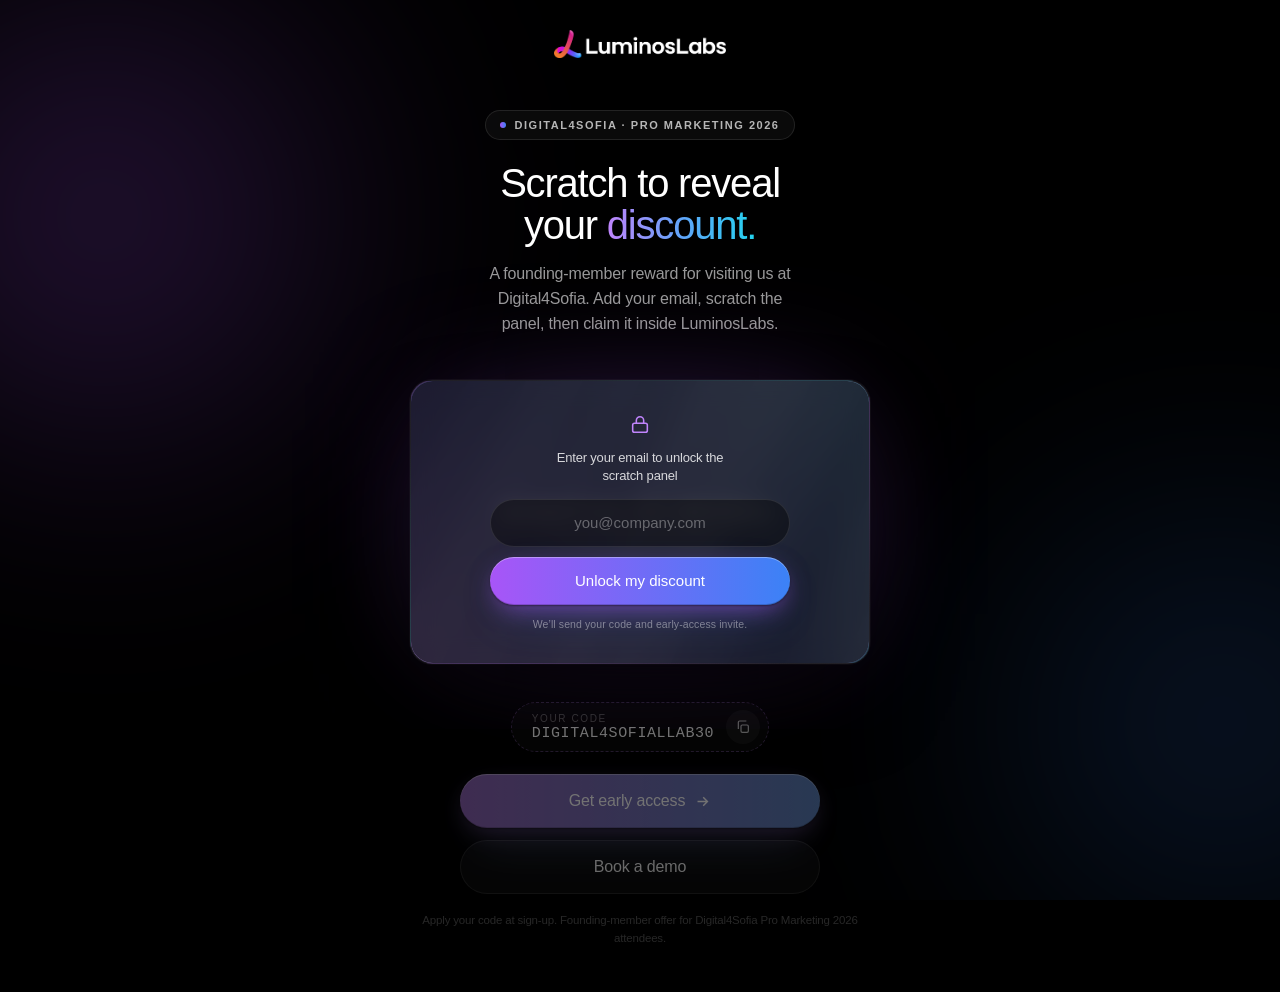
==== index.html @ 138a5e26 "feat: randomize discount tier on each page load Picks randomly between 20%, 30%, and 40% off, each w" ====
<!DOCTYPE html>
<html lang="en">
<head>
<meta charset="utf-8" />
<meta name="viewport" content="width=device-width,initial-scale=1,maximum-scale=1" />
<title>LuminosLabs · Scratch to reveal your discount</title>
<link rel="stylesheet" href="tokens.css" />
<style>
  *, *::before, *::after { box-sizing: border-box; }
  html { -webkit-text-size-adjust: 100%; }
  body {
    margin: 0; min-height: 100svh; background: var(--bg); color: var(--fg);
    font-family: var(--font-sans); font-weight: var(--weight-light);
    letter-spacing: -0.011em; overflow-x: hidden;
    display: flex; flex-direction: column; align-items: center;
  }
  a { color: inherit; text-decoration: none; }
  ::selection { background: rgba(168,85,247,0.35); color: #fff; }

  /* Ambient orbs */
  .orbs { position: fixed; inset: 0; z-index: 0; overflow: hidden; pointer-events: none; }
  .orb { position: absolute; border-radius: 50%; filter: blur(120px); opacity: 0.5; will-change: transform; }
  .orb.p { width: 70vw; height: 70vw; max-width: 720px; max-height: 720px; left: -20vw; top: -16vh;
    background: radial-gradient(circle, rgba(168,85,247,0.55), transparent 66%); animation: drift1 26s ease-in-out infinite alternate; }
  .orb.b { width: 64vw; height: 64vw; max-width: 680px; max-height: 680px; right: -22vw; bottom: -18vh;
    background: radial-gradient(circle, rgba(59,130,246,0.42), transparent 66%); animation: drift2 30s ease-in-out infinite alternate; }
  @keyframes drift1 { from { transform: translate(0,0) scale(1); } to { transform: translate(50px,-36px) scale(1.12); } }
  @keyframes drift2 { from { transform: translate(0,0) scale(1); } to { transform: translate(-44px,34px) scale(1.1); } }
  @media (prefers-reduced-motion: reduce) { .orb { animation: none !important; } }

  /* Shell */
  .shell {
    position: relative; z-index: 1; width: min(100% - 40px, 460px);
    margin: 0 auto; padding: 30px 0 40px; text-align: center;
    display: flex; flex-direction: column; align-items: center;
    min-height: 100svh; justify-content: center;
  }
  .logo { height: 28px; width: auto; margin-bottom: clamp(26px, 6vh, 52px); }
  .eyebrow {
    display: inline-flex; align-items: center; gap: 8px; height: 30px; padding: 0 14px;
    border-radius: var(--radius-full); background: rgba(255,255,255,0.04); border: 1px solid var(--border);
    font-size: 11px; font-weight: var(--weight-semibold); letter-spacing: 0.14em; text-transform: uppercase;
    color: rgba(255,255,255,0.7); backdrop-filter: blur(12px); margin-bottom: 22px;
  }
  .eyebrow .gdot { width: 6px; height: 6px; border-radius: 50%; background: var(--gradient-cta); }
  h1 {
    margin: 0; font-weight: var(--weight-light); letter-spacing: -0.03em; line-height: 1.05;
    font-size: clamp(28px, 8vw, 40px); text-wrap: balance;
  }
  h1 .gtext { background: var(--gradient-text-3); -webkit-background-clip: text; background-clip: text; -webkit-text-fill-color: transparent; }
  .lede { margin: 16px auto 0; max-width: 34ch; font-size: clamp(14.5px, 3.6vw, 16px); line-height: 1.55; color: rgba(255,255,255,0.6); }

  /* Scratch card */
  .card-wrap { position: relative; width: 100%; margin-top: clamp(28px, 6vh, 44px); }
  .card {
    position: relative; width: 100%; aspect-ratio: 1.62 / 1; border-radius: 22px; overflow: hidden;
    border: 1px solid rgba(255,255,255,0.1);
    box-shadow: 0 40px 100px -30px rgba(0,0,0,1), 0 0 0 1px rgba(255,255,255,0.04), 0 0 140px -50px rgba(168,85,247,0.55);
    background:
      radial-gradient(120% 130% at 18% 12%, rgba(168,85,247,0.28), transparent 55%),
      radial-gradient(120% 130% at 88% 92%, rgba(34,211,238,0.2), transparent 55%),
      linear-gradient(150deg, #0c0b16, #07060d 60%, #0c0814);
    user-select: none; -webkit-user-select: none;
  }
  /* Prize (under the coating) */
  .prize {
    position: absolute; inset: 0; z-index: 1; display: flex; flex-direction: column;
    align-items: center; justify-content: center; gap: 4px; padding: 16px;
  }
  .prize .won { font-size: 12px; letter-spacing: 0.22em; text-transform: uppercase; color: rgba(255,255,255,0.55); }
  .prize .amount { display: flex; align-items: baseline; gap: 10px; margin-top: 2px; }
  .prize .num {
    font-size: clamp(58px, 17vw, 84px); font-weight: var(--weight-semibold); letter-spacing: -0.04em; line-height: 0.9;
    background: var(--gradient-text-3); -webkit-background-clip: text; background-clip: text; -webkit-text-fill-color: transparent;
  }
  .prize .off { font-size: clamp(20px, 5vw, 26px); font-weight: var(--weight-medium); letter-spacing: 0.06em; color: rgba(255,255,255,0.9); }
  .prize .psub { margin-top: 8px; font-size: 12.5px; color: rgba(255,255,255,0.5); letter-spacing: 0.01em; }

  /* Scratch canvas overlay */
  #scratch {
    position: absolute; inset: 0; z-index: 2; width: 100%; height: 100%;
    touch-action: none; cursor: grab; transition: opacity .5s var(--ease-smooth);
  }
  #scratch:active { cursor: grabbing; }
  .card.revealed #scratch { opacity: 0; pointer-events: none; }
  #card { transform: perspective(1100px) rotateX(var(--rx,0deg)) rotateY(var(--ry,0deg)); transition: transform .3s var(--ease-smooth); }
  .card.revealed .prize { animation: prizepop .7s cubic-bezier(.2,1.25,.35,1) both; }
  @keyframes prizepop { 0% { transform: scale(.84); } 55% { transform: scale(1.05); } 100% { transform: scale(1); } }

  /* Hint chip floating over coating */
  .hint {
    position: absolute; left: 50%; bottom: 18px; transform: translateX(-50%); z-index: 3;
    display: inline-flex; align-items: center; gap: 8px; height: 32px; padding: 0 14px;
    border-radius: var(--radius-full); background: rgba(0,0,0,0.55); border: 1px solid rgba(255,255,255,0.16);
    font-size: 12px; color: rgba(255,255,255,0.85); backdrop-filter: blur(8px); pointer-events: none;
    animation: bob 2.2s ease-in-out infinite; transition: opacity .35s;
  }
  @keyframes bob { 0%,100% { transform: translate(-50%,0); } 50% { transform: translate(-50%,-6px); } }
  .hint.gone { opacity: 0; }
  .card.revealed .hint { opacity: 0; pointer-events: none; }

  /* Confetti layer */
  .confetti { position: absolute; inset: 0; z-index: 4; overflow: visible; pointer-events: none; }
  .confetti i { position: absolute; top: 40%; left: 50%; width: 8px; height: 12px; border-radius: 2px; opacity: 0; }

  /* Entertaining effects */
  .amount { position: relative; }
  .amount.shine::after { content:""; position:absolute; inset:-8px -16px; pointer-events:none; mix-blend-mode:screen;
    background: linear-gradient(105deg, transparent 40%, rgba(255,255,255,0.6) 50%, transparent 60%); background-size:260% 100%;
    animation: numshine 1s ease-out forwards; }
  @keyframes numshine { from { background-position:150% 0; } to { background-position:-50% 0; } }

  .sheen { position:absolute; inset:0; z-index:3; pointer-events:none; border-radius:inherit; mix-blend-mode:screen;
    background: linear-gradient(105deg, transparent 36%, rgba(255,255,255,0.30) 48%, rgba(255,255,255,0.06) 54%, transparent 66%);
    background-size:260% 100%; animation: sweep 3s ease-in-out infinite; transition: opacity .4s; }
  @keyframes sweep { 0% { background-position:175% 0; } 55%,100% { background-position:-75% 0; } }
  .card.revealed .sheen, .sheen.gone { opacity: 0; }

  .spark-layer { position:absolute; inset:0; z-index:6; pointer-events:none; overflow:hidden; border-radius:inherit; }
  .spark { position:absolute; width:7px; height:7px; border-radius:50%; will-change: transform, opacity; }

  .glow-ring { position:absolute; left:50%; top:50%; width:40px; height:40px; margin:-20px 0 0 -20px; z-index:0; pointer-events:none;
    border-radius:50%; border:2px solid rgba(192,132,252,0.85); opacity:0; }
  .glow-ring.go { animation: ring .9s var(--ease-smooth) forwards; }
  @keyframes ring { 0% { transform: scale(.3); opacity:.85; } 100% { transform: scale(8); opacity:0; } }

  /* Email gate (unlock before scratching) */
  .card.locked #scratch { pointer-events: none; cursor: default; }
  .card.locked .hint { opacity: 0; }
  .gate {
    position: absolute; inset: 0; z-index: 7; border-radius: inherit; padding: 22px; text-align: center;
    display: flex; flex-direction: column; align-items: center; justify-content: center; gap: 13px;
    background: rgba(8,7,14,0.62); backdrop-filter: blur(11px); -webkit-backdrop-filter: blur(11px);
    transition: opacity .45s var(--ease-smooth);
  }
  .gate.unlocked { opacity: 0; pointer-events: none; }
  .gate .lockico { color: var(--brand-purple-400); }
  .gate .glabel { font-size: 13px; line-height: 1.4; color: rgba(255,255,255,0.82); max-width: 26ch; }
  .gform { display: flex; flex-direction: column; gap: 10px; width: 100%; max-width: 300px; }
  .gform input {
    height: 48px; padding: 0 18px; border-radius: var(--radius-full); background: rgba(0,0,0,0.42);
    border: 1px solid var(--border); color: #fff; font: inherit; font-size: 15px; font-weight: var(--weight-light);
    text-align: center; transition: border-color .2s, box-shadow .2s;
  }
  .gform input::placeholder { color: rgba(255,255,255,0.34); }
  .gform input:focus { outline: none; border-color: rgba(168,85,247,0.6); box-shadow: var(--glow-focus); }
  .gform input.err { border-color: var(--danger); box-shadow: 0 0 0 1px var(--danger); }
  .gform .gbtn {
    height: 48px; border-radius: var(--radius-full); border: 0; cursor: pointer; background: var(--gradient-cta);
    color: #fff; font: inherit; font-size: 15px; font-weight: var(--weight-medium); box-shadow: var(--btn-primary-shadow);
    transition: transform .2s var(--ease-smooth), box-shadow .2s var(--ease-smooth);
  }
  .gform .gbtn:hover { transform: translateY(-1px); box-shadow: var(--btn-primary-shadow-hover); }
  .gate .gnote { font-size: 10.5px; color: rgba(255,255,255,0.42); letter-spacing: 0.01em; }
  .card.locked ~ .reveal-instant { display: none; }

  /* Reveal-gated content */
  .reveal-after {
    width: 100%; margin-top: clamp(22px, 5vh, 32px);
    opacity: 0.45; filter: saturate(0.5); transition: opacity .6s var(--ease-smooth), filter .6s, transform .6s var(--ease-smooth);
    transform: translateY(6px); pointer-events: none;
  }
  .reveal-after.on { opacity: 1; filter: none; transform: none; pointer-events: auto; }

  /* Code pill */
  .code {
    display: inline-flex; align-items: center; gap: 12px; height: 50px; padding: 0 8px 0 20px;
    border-radius: var(--radius-full); background: rgba(255,255,255,0.04); border: 1px dashed rgba(168,85,247,0.5);
    cursor: pointer; transition: border-color .25s, background .25s; -webkit-tap-highlight-color: transparent;
  }
  .code:hover { background: rgba(255,255,255,0.06); border-color: rgba(168,85,247,0.8); }
  .code .label { font-size: 10px; letter-spacing: 0.16em; text-transform: uppercase; color: rgba(255,255,255,0.4); }
  .code .val { font-family: var(--font-mono); font-size: 15px; letter-spacing: 0.04em; font-weight: 500; color: #fff; }
  .code .cp {
    display: inline-flex; align-items: center; justify-content: center; width: 34px; height: 34px;
    border-radius: var(--radius-full); background: rgba(255,255,255,0.06); color: rgba(255,255,255,0.75);
  }
  .code.copied .cp { background: var(--success); color: #04140a; }

  /* Buttons */
  .actions { margin-top: 22px; display: flex; flex-direction: column; gap: 12px; width: 100%; max-width: 360px; margin-inline: auto; }
  .btn {
    display: inline-flex; align-items: center; justify-content: center; gap: 9px; height: 54px; border-radius: var(--radius-full);
    font-size: 16px; font-weight: var(--weight-medium); letter-spacing: -0.01em; cursor: pointer; border: 0; white-space: nowrap;
    transition: transform var(--dur-fast) var(--ease-smooth), box-shadow var(--dur-fast) var(--ease-smooth), background var(--dur-fast);
  }
  .btn-primary { background: var(--gradient-cta); color: #fff; box-shadow: var(--btn-primary-shadow); position: relative; overflow: hidden; }
  .btn-primary:hover { transform: translateY(-1px); box-shadow: var(--btn-primary-shadow-hover); }
  .btn-primary::after { content: ""; position: absolute; top: 0; left: -60%; width: 40%; height: 100%;
    background: linear-gradient(90deg, transparent, rgba(255,255,255,0.28), transparent); transform: skewX(-18deg); transition: left .85s var(--ease-smooth); }
  .btn-primary:hover::after { left: 130%; }
  .btn-ghost { background: var(--bg-elevated); color: rgba(255,255,255,0.92); border: 1px solid var(--border); backdrop-filter: blur(12px); }
  .btn-ghost:hover { background: var(--bg-hover); transform: translateY(-1px); border-color: var(--border-strong); }
  .btn .arr { transition: transform var(--dur-fast) var(--ease-smooth); }
  .btn:hover .arr { transform: translateX(3px); }

  .fine { margin-top: 18px; font-size: 11.5px; color: rgba(255,255,255,0.34); line-height: 1.5; }
  .reveal-instant { margin-top: 16px; font-size: 12px; color: rgba(255,255,255,0.32); }
  .reveal-instant button { background: none; border: 0; color: rgba(255,255,255,0.55); cursor: pointer; font: inherit; border-bottom: 1px solid rgba(255,255,255,0.22); padding: 0 0 1px; }
  .reveal-instant button:hover { color: rgba(255,255,255,0.85); }
  .card.revealed ~ .reveal-instant { display: none; }
</style>
</head>
<body>

<div class="orbs" aria-hidden="true">
  <div class="orb p"></div>
  <div class="orb b"></div>
</div>

<main class="shell" data-screen-label="Scratch card">
  <img class="logo" src="assets/logo-color-white.png" alt="LuminosLabs" />
  <span class="eyebrow"><span class="gdot"></span>Digital4Sofia · Pro Marketing 2026</span>
  <h1>Scratch to reveal <br/>your <span class="gtext">discount.</span></h1>
  <p class="lede">A founding-member reward for visiting us at Digital4Sofia. Add your email, scratch the panel, then claim it inside LuminosLabs.</p>

  <div class="card-wrap">
    <div class="card locked" id="card">
      <div class="glow-ring" id="glowRing"></div>
      <div class="prize" aria-hidden="false">
        <span class="won">You unlocked</span>
        <div class="amount" id="amount"><span class="num"><span id="numCount">40</span>%</span><span class="off">OFF</span></div>
        <div class="psub">Your first month of LuminosLabs</div>
      </div>
      <canvas id="scratch"></canvas>
      <div class="sheen" id="sheen"></div>
      <div class="spark-layer" id="sparkLayer"></div>
      <div class="hint" id="hint">
        <svg width="15" height="15" viewBox="0 0 24 24" fill="none" stroke="currentColor" stroke-width="1.8"><path d="M9 11V4.5a1.5 1.5 0 0 1 3 0V10"/><path d="M12 10V3.5a1.5 1.5 0 0 1 3 0V10"/><path d="M15 10V5.5a1.5 1.5 0 0 1 3 0V13a6 6 0 0 1-6 6h-2a6 6 0 0 1-5.2-3l-1.6-2.8a1.5 1.5 0 0 1 2.5-1.6L9 14"/></svg>
        Scratch here
      </div>
      <div class="confetti" id="confetti" aria-hidden="true"></div>
      <div class="gate" id="gate">
        <svg class="lockico" width="22" height="22" viewBox="0 0 24 24" fill="none" stroke="currentColor" stroke-width="1.7"><rect x="4" y="10" width="16" height="10" rx="2"/><path d="M8 10V7a4 4 0 0 1 8 0v3"/></svg>
        <div class="glabel">Enter your email to unlock the scratch panel</div>
        <form class="gform" id="gform" novalidate>
          <input type="email" id="gemail" placeholder="you@company.com" autocomplete="email" aria-label="Email address" required />
          <button class="gbtn" type="submit">Unlock my discount</button>
        </form>
        <div class="gnote">We’ll send your code and early-access invite.</div>
      </div>
    </div>

    <p class="reveal-instant" id="instant">Can’t scratch? <button id="instantBtn">Reveal instantly</button></p>
  </div>

  <div class="reveal-after" id="after">
    <button class="code" id="codeBtn" type="button" aria-label="Copy discount code">
      <span style="display:flex;flex-direction:column;align-items:flex-start;gap:2px;line-height:1">
        <span class="label">Your code</span>
        <span class="val" id="codeVal">DIGITAL4SOFIALLAB</span>
      </span>
      <span class="cp" id="cp"><svg width="16" height="16" viewBox="0 0 24 24" fill="none" stroke="currentColor" stroke-width="1.8"><rect x="9" y="9" width="11" height="11" rx="2"/><path d="M5 15V5a2 2 0 0 1 2-2h10"/></svg></span>
    </button>

    <div class="actions">
      <a href="https://app.luminoslabs.ai/login" class="btn btn-primary">Get early access <svg class="arr" width="17" height="17" viewBox="0 0 24 24" fill="none" stroke="currentColor" stroke-width="2"><path d="M5 12h14M13 6l6 6-6 6"/></svg></a>
      <a href="https://www.luminoslabs.ai/contact" class="btn btn-ghost">Book a demo</a>
    </div>
    <p class="fine">Apply your code at sign-up. Founding-member offer for Digital4Sofia Pro Marketing 2026 attendees.</p>
  </div>
</main>

<script>
  const card = document.getElementById('card');
  const canvas = document.getElementById('scratch');
  const ctx = canvas.getContext('2d', { willReadFrequently: true });
  const hint = document.getElementById('hint');
  const after = document.getElementById('after');
  const confetti = document.getElementById('confetti');
  const sparkLayer = document.getElementById('sparkLayer');
  const sheen = document.getElementById('sheen');
  const glowRing = document.getElementById('glowRing');
  const amount = document.getElementById('amount');
  const numCount = document.getElementById('numCount');
  const gate = document.getElementById('gate');
  const gform = document.getElementById('gform');
  const gemail = document.getElementById('gemail');
  const TIERS = [
    { pct: 40, code: 'DIGITAL4SOFIALLAB' },
    { pct: 30, code: 'DIGITAL4SOFIALLAB30' },
    { pct: 20, code: 'DIGITAL4SOFIALLAB20' },
  ];
  const TIER = TIERS[(Math.random() * TIERS.length) | 0];
  const DISCOUNT = TIER.pct;
  document.getElementById('codeVal').textContent = TIER.code;
  let unlocked = false;

  /* ───────────────────────────────────────────────────────────
     BREVO LIST CAPTURE
     1. In Brevo: Contacts → Forms → create a form that adds to List #2.
     2. Copy the form's action URL (looks like https://XXXXX.sibforms.com/serve/MUIF...).
     3. Paste it below. Emails then post straight into List #2.
     (No API key is exposed — this uses Brevo's public form endpoint.)
  ─────────────────────────────────────────────────────────── */
  const BREVO_FORM_ACTION = ''; // ← paste your Brevo sibforms URL here
  const BREVO_EMAIL_FIELD = 'EMAIL';
  function submitToBrevo(email) {
    if (!BREVO_FORM_ACTION) return;
    let sink = document.getElementById('brevoSink');
    if (!sink) {
      sink = document.createElement('iframe');
      sink.id = 'brevoSink'; sink.name = 'brevoSink'; sink.style.display = 'none';
      document.body.appendChild(sink);
    }
    const f = document.createElement('form');
    f.action = BREVO_FORM_ACTION; f.method = 'POST'; f.target = 'brevoSink'; f.style.display = 'none';
    const add = (n, v, t) => { const i = document.createElement('input'); i.type = t || 'hidden'; i.name = n; i.value = v; f.appendChild(i); };
    add(BREVO_EMAIL_FIELD, email, 'email');
    add('email_address_check', '');   // Brevo honeypot — must stay empty
    add('locale', 'en');
    document.body.appendChild(f);
    f.submit();
    setTimeout(() => f.remove(), 2500);
  }
  let W = 0, H = 0, dpr = 1, revealed = false, started = false, last = null, lastSpark = 0;

  function drawCoating() {
    ctx.globalCompositeOperation = 'source-over';
    // base brushed gunmetal
    const g = ctx.createLinearGradient(0, 0, W, H);
    g.addColorStop(0, '#34304a'); g.addColorStop(0.5, '#5b5570'); g.addColorStop(1, '#2c2840');
    ctx.fillStyle = g; ctx.fillRect(0, 0, W, H);
    // iridescent brand sheen
    ctx.globalCompositeOperation = 'screen';
    const s = ctx.createLinearGradient(0, H, W, 0);
    s.addColorStop(0, 'rgba(168,85,247,0.28)'); s.addColorStop(0.5, 'rgba(59,130,246,0.18)'); s.addColorStop(1, 'rgba(34,211,238,0.26)');
    ctx.fillStyle = s; ctx.fillRect(0, 0, W, H);
    // diagonal gloss bands
    ctx.globalCompositeOperation = 'soft-light';
    for (let i = -1; i < 6; i++) {
      ctx.fillStyle = i % 2 ? 'rgba(255,255,255,0.10)' : 'rgba(0,0,0,0.10)';
      ctx.save(); ctx.translate(i * (W / 4), 0); ctx.transform(1, 0, -0.5, 1, 0, 0);
      ctx.fillRect(0, 0, W / 8, H); ctx.restore();
    }
    // sparkle noise
    ctx.globalCompositeOperation = 'source-over';
    for (let i = 0; i < 420; i++) {
      ctx.fillStyle = `rgba(255,255,255,${Math.random() * 0.06})`;
      ctx.fillRect(Math.random() * W, Math.random() * H, 1.4, 1.4);
    }
    // label
    ctx.fillStyle = 'rgba(255,255,255,0.82)';
    ctx.textAlign = 'center'; ctx.textBaseline = 'middle';
    try { ctx.letterSpacing = '3px'; } catch (e) {}
    ctx.font = '600 ' + Math.round(W * 0.045) + 'px ' + getComputedStyle(document.body).fontFamily;
    ctx.fillText('SCRATCH TO REVEAL', W / 2, H / 2 - 9);
    ctx.fillStyle = 'rgba(255,255,255,0.55)';
    ctx.font = '500 ' + Math.round(W * 0.034) + 'px ' + getComputedStyle(document.body).fontFamily;
    ctx.fillText('YOUR DISCOUNT', W / 2, H / 2 + Math.round(W * 0.05));
    try { ctx.letterSpacing = '0px'; } catch (e) {}
  }

  function setup() {
    const r = card.getBoundingClientRect();
    W = r.width; H = r.height; dpr = Math.min(window.devicePixelRatio || 1, 2);
    canvas.width = Math.round(W * dpr); canvas.height = Math.round(H * dpr);
    ctx.setTransform(dpr, 0, 0, dpr, 0, 0);
    if (!revealed) drawCoating();
  }

  function pos(e) { const r = canvas.getBoundingClientRect(); return { x: e.clientX - r.left, y: e.clientY - r.top }; }

  function scratchTo(p) {
    ctx.globalCompositeOperation = 'destination-out';
    ctx.lineWidth = Math.max(34, W * 0.11); ctx.lineCap = 'round'; ctx.lineJoin = 'round';
    if (last) { ctx.beginPath(); ctx.moveTo(last.x, last.y); ctx.lineTo(p.x, p.y); ctx.stroke(); }
    ctx.beginPath(); ctx.arc(p.x, p.y, ctx.lineWidth / 2, 0, Math.PI * 2); ctx.fill();
    spawnSpark(p.x, p.y);
    last = p;
  }

  function clearedPct() {
    const img = ctx.getImageData(0, 0, canvas.width, canvas.height).data;
    let clear = 0, total = 0;
    for (let i = 3; i < img.length; i += 32 * 4) { total++; if (img[i] < 24) clear++; }
    return clear / total;
  }

  function reveal() {
    if (revealed) return; revealed = true;
    card.classList.add('revealed');
    // hard-clear the coating so no residual bands remain
    ctx.clearRect(0, 0, canvas.width, canvas.height);
    canvas.style.opacity = '0';
    canvas.style.pointerEvents = 'none';
    setTimeout(() => { canvas.style.display = 'none'; }, 520);
    hint.style.opacity = '0';
    hint.style.pointerEvents = 'none';
    if (sheen) sheen.classList.add('gone');
    untilt();
    after.classList.add('on');
    countUp(DISCOUNT);
    amount.classList.add('shine');
    if (glowRing) { glowRing.classList.remove('go'); void glowRing.offsetWidth; glowRing.classList.add('go'); }
    burst();
    if (navigator.vibrate) { try { navigator.vibrate([16, 36, 22]); } catch (e) {} }
  }

  function burst() {
    const colors = ['#a855f7', '#c084fc', '#3b82f6', '#60a5fa', '#22d3ee', '#ffffff'];
    for (let i = 0; i < 48; i++) {
      const s = document.createElement('i');
      const ang = (Math.random() * Math.PI) - Math.PI / 2;
      const dist = 100 + Math.random() * 190;
      const dx = Math.cos(ang) * dist * (Math.random() < 0.5 ? -1 : 1);
      const dy = (Math.sin(ang) * dist) - (50 + Math.random() * 70);
      s.style.background = colors[i % colors.length];
      if (i % 3 === 0) { s.style.width = '7px'; s.style.height = '7px'; s.style.borderRadius = '50%'; }
      s.style.transform = 'translate(-50%,-50%)';
      confetti.appendChild(s);
      const rot = (Math.random() * 800 - 400) + 'deg';
      s.animate([
        { transform: 'translate(-50%,-50%) rotate(0deg)', opacity: 1 },
        { transform: `translate(calc(-50% + ${dx}px), calc(-50% + ${dy}px)) rotate(${rot})`, opacity: 1, offset: 0.7 },
        { transform: `translate(calc(-50% + ${dx * 1.2}px), calc(-50% + ${dy + 240}px)) rotate(${rot})`, opacity: 0 }
      ], { duration: 1200 + Math.random() * 600, easing: 'cubic-bezier(0.2,0.7,0.3,1)' }).onfinish = () => s.remove();
    }
  }

  let checkPending = false;
  function maybeCheck() {
    if (checkPending || revealed) return;
    checkPending = true;
    requestAnimationFrame(() => { checkPending = false; if (clearedPct() > 0.5) reveal(); });
  }

  canvas.addEventListener('pointerdown', (e) => {
    if (revealed || !unlocked) return; started = true; last = null;
    try { canvas.setPointerCapture(e.pointerId); } catch (err) {}
    hint.classList.add('gone'); if (sheen) sheen.classList.add('gone'); untilt();
    scratchTo(pos(e)); e.preventDefault();
  });
  canvas.addEventListener('pointermove', (e) => {
    if (!started || revealed) return; scratchTo(pos(e)); maybeCheck(); e.preventDefault();
  });
  function endStroke() { if (!started) return; started = false; last = null; maybeCheck(); }
  canvas.addEventListener('pointerup', endStroke);
  canvas.addEventListener('pointercancel', endStroke);
  canvas.addEventListener('pointerleave', endStroke);

  document.getElementById('instantBtn').addEventListener('click', () => {
    if (revealed || !unlocked) return;
    // quick auto-scratch sweep, then reveal
    ctx.globalCompositeOperation = 'destination-out';
    for (let y = H * 0.2; y < H * 0.9; y += H * 0.12) {
      ctx.beginPath(); ctx.lineWidth = H * 0.16; ctx.lineCap = 'round';
      ctx.moveTo(W * 0.1, y); ctx.lineTo(W * 0.9, y); ctx.stroke();
    }
    reveal();
  });

  // Copy code
  const codeBtn = document.getElementById('codeBtn');
  const cp = document.getElementById('cp');
  codeBtn.addEventListener('click', () => {
    const val = document.getElementById('codeVal').textContent.trim();
    const done = () => { codeBtn.classList.add('copied'); cp.innerHTML = '<svg width="16" height="16" viewBox="0 0 24 24" fill="none" stroke="currentColor" stroke-width="2.2"><path d="M20 6 9 17l-5-5"/></svg>'; setTimeout(() => { codeBtn.classList.remove('copied'); cp.innerHTML = '<svg width="16" height="16" viewBox="0 0 24 24" fill="none" stroke="currentColor" stroke-width="1.8"><rect x="9" y="9" width="11" height="11" rx="2"/><path d="M5 15V5a2 2 0 0 1 2-2h10"/></svg>'; }, 1600); };
    if (navigator.clipboard) { navigator.clipboard.writeText(val).then(done).catch(done); } else { done(); }
  });

  // init + resize
  // Sparkles that fly off the scratch point
  function spawnSpark(x, y) {
    const now = performance.now(); if (now - lastSpark < 45) return; lastSpark = now;
    const cols = ['#c084fc', '#60a5fa', '#22d3ee', '#ffffff'];
    for (let k = 0; k < 2; k++) {
      const s = document.createElement('i'); s.className = 'spark';
      const col = cols[(Math.random() * cols.length) | 0];
      s.style.left = x + 'px'; s.style.top = y + 'px';
      s.style.background = col; s.style.boxShadow = '0 0 7px ' + col;
      sparkLayer.appendChild(s);
      const dx = (Math.random() * 2 - 1) * 36, dy = (Math.random() * 2 - 1) * 36 - 12;
      s.animate([
        { transform: 'translate(-50%,-50%) scale(1)', opacity: 1 },
        { transform: `translate(calc(-50% + ${dx}px), calc(-50% + ${dy}px)) scale(0)`, opacity: 0 }
      ], { duration: 450 + Math.random() * 320, easing: 'cubic-bezier(0.2,0.7,0.3,1)' }).onfinish = () => s.remove();
    }
  }

  // Count-up on reveal
  function countUp(target) {
    const start = performance.now(), dur = 750;
    (function step(t) {
      const k = Math.min((t - start) / dur, 1), e = 1 - Math.pow(1 - k, 3);
      numCount.textContent = Math.round(e * target);
      if (k < 1) requestAnimationFrame(step); else numCount.textContent = target;
    })(start);
  }

  // Subtle 3D tilt (paused while scratching / after reveal)
  function tilt(e) {
    if (started || revealed || !unlocked) return;
    const r = card.getBoundingClientRect();
    const px = (e.clientX - r.left) / r.width - 0.5;
    const py = (e.clientY - r.top) / r.height - 0.5;
    card.style.setProperty('--ry', (px * 6).toFixed(2) + 'deg');
    card.style.setProperty('--rx', (-py * 6).toFixed(2) + 'deg');
  }
  function untilt() { card.style.setProperty('--rx', '0deg'); card.style.setProperty('--ry', '0deg'); }
  card.addEventListener('pointermove', tilt);
  card.addEventListener('pointerleave', untilt);

  // Email gate — unlock the panel before scratching
  gform.addEventListener('submit', (e) => {
    e.preventDefault();
    const v = gemail.value.trim();
    if (!v || !gemail.checkValidity()) { gemail.classList.add('err'); gemail.focus(); return; }
    gemail.classList.remove('err');
    unlocked = true;
    try { localStorage.setItem('d4s_email', v); } catch (err) {}
    submitToBrevo(v);
    gate.classList.add('unlocked');
    card.classList.remove('locked');
    setTimeout(() => { gate.style.display = 'none'; }, 480);
  });
  gemail.addEventListener('input', () => gemail.classList.remove('err'));

  requestAnimationFrame(() => requestAnimationFrame(setup));
  let rt; window.addEventListener('resize', () => { clearTimeout(rt); rt = setTimeout(setup, 150); });
  if (window.matchMedia('(prefers-reduced-motion: reduce)').matches) {
    // still scratchable; no auto behavior needed
  }
</script>
</body>
</html>
---- tokens.css ----
/* Luminos Labs — Design Tokens
 * Source of truth: luminoslabs-landing/ React app
 * Style: Apple-inspired — font-light, tight tracking, black bg,
 * purple→blue→cyan gradient accent for brand moments only.
 */

:root {
  /* ── Brand gradient stops (Tailwind values, verbatim) ─────── */
  --brand-purple-500: #a855f7;   /* from-purple-500, focus ring, CTA gradient start */
  --brand-purple-400: #c084fc;   /* from-purple-400, gradient text start */
  --brand-purple-300: #d8b4fe;   /* mid stop in hero gradient text */
  --brand-blue-500:   #3b82f6;   /* to-blue-500, CTA gradient end */
  --brand-blue-400:   #60a5fa;   /* to-blue-400, gradient text end */
  --brand-cyan-400:   #22d3ee;   /* cyan accent in 3-stop headlines */
  --brand-cyan-500:   #06b6d4;
  --brand-indigo-500: #6366f1;   /* second ambient orb */
  --brand-teal-500:   #14b8a6;

  /* Hero gradient text (purple-400 → blue-400) */
  --gradient-text: linear-gradient(90deg, var(--brand-purple-400), var(--brand-blue-400));
  /* 3-stop headline (purple → blue → cyan) */
  --gradient-text-3: linear-gradient(90deg, var(--brand-purple-400), var(--brand-blue-400), var(--brand-cyan-400));
  /* Primary button (purple-500 → blue-500) */
  --gradient-cta: linear-gradient(90deg, var(--brand-purple-500), var(--brand-blue-500));
  /* Hover inversion on button (blue → purple) */
  --gradient-cta-hover: linear-gradient(90deg, var(--brand-blue-500), var(--brand-purple-500));
  /* Benefit card gradients */
  --gradient-benefit-1: linear-gradient(135deg, var(--brand-purple-500), var(--brand-blue-500));
  --gradient-benefit-2: linear-gradient(135deg, var(--brand-blue-500), var(--brand-cyan-500));
  --gradient-benefit-3: linear-gradient(135deg, var(--brand-cyan-500), var(--brand-teal-500));

  /* ── Neutrals — pure black + alpha ────────────────────────── */
  --bg: #000000;
  --bg-panel: rgba(255,255,255,0.03);     /* bg-white/[0.03] */
  --bg-elevated: rgba(255,255,255,0.05);  /* bg-white/[0.05] */
  --bg-hover: rgba(255,255,255,0.10);     /* bg-white/10 on focus */
  --border-hair: rgba(255,255,255,0.05);  /* border-white/5 */
  --border: rgba(255,255,255,0.10);       /* border-white/10 */
  --border-strong: rgba(255,255,255,0.20);/* border-white/20 */
  --fg: #ffffff;
  --fg-muted: #9ca3af;  /* gray-400 — body copy */
  --fg-subtle: #6b7280; /* gray-500 — placeholder, meta */
  --fg-dim: #374151;    /* gray-700 */

  /* ── Semantic ─────────────────────────────────────────────── */
  --success: #4ade80;   /* green-400 */
  --warning: #fbbf24;   /* amber-400 */
  --danger:  #f87171;   /* red-400 */

  /* ── Typography ───────────────────────────────────────────── */
  --font-sans: -apple-system, BlinkMacSystemFont, 'SF Pro Display', 'SF Pro Text', 'Helvetica Neue', Helvetica, Arial, system-ui, sans-serif;
  --font-mono: ui-monospace, 'SF Mono', Menlo, Consolas, monospace;

  /* Weights — light is the signature */
  --weight-light: 300;
  --weight-regular: 400;
  --weight-medium: 500;
  --weight-semibold: 600;
  --weight-bold: 700;

  /* Tracking */
  --tracking-tight: -0.02em;  /* headings h1-h3 */
  --tracking-normal: 0;
  --tracking-wide: 0.05em;    /* uppercase section eyebrows */

  /* Scale (desktop) — fluid sizes from App.css */
  --text-xs: 0.75rem;     /* 12 */
  --text-sm: 0.875rem;    /* 14 */
  --text-base: 1rem;      /* 16 */
  --text-lg: 1.125rem;    /* 18 */
  --text-xl: 1.25rem;     /* 20 */
  --text-2xl: 1.5rem;     /* 24 — card title */
  --text-3xl: 1.875rem;   /* 30 */
  --text-4xl: 2.25rem;    /* 36 */
  --text-5xl: 3rem;       /* 48 — h1 desktop */
  --text-6xl: 3.75rem;    /* 60 — section h2 */
  --text-7xl: 4.5rem;     /* 72 */
  --text-8xl: 6rem;       /* 96 — hero xl */
  --text-9xl: 8rem;       /* 128 — hero 2xl */

  /* ── Radii ────────────────────────────────────────────────── */
  --radius-sm: 0.5rem;   /* 8  — buttons, pills */
  --radius-md: 0.75rem;  /* 12 — inputs */
  --radius-lg: 1rem;     /* 16 — cards */
  --radius-xl: 1.5rem;   /* 24 — large cards / stats panel */
  --radius-2xl: 2rem;    /* 32 — hover glow halo */
  --radius-full: 9999px;

  /* ── Shadows & glows ──────────────────────────────────────── */
  --glow-focus: 0 0 30px rgba(168, 85, 247, 0.3);     /* purple-500 @ 30% */
  --glow-hover-soft: 0 0 60px rgba(168, 85, 247, 0.2);
  --shadow-sm: 0 1px 2px rgba(0,0,0,0.4);
  --shadow-md: 0 10px 30px -10px rgba(0,0,0,0.6);
  --shadow-lg: 0 25px 50px -12px rgba(0,0,0,0.85);

  /* ── Button shadows (the "lift") ──────────────────────────── */
  /* Primary — purple+blue stacked drop with inset top hairline */
  --btn-primary-shadow:
    0 1px 0 rgba(255,255,255,0.35) inset,
    0 -1px 0 rgba(0,0,0,0.18) inset,
    0 1px 2px rgba(0,0,0,0.4),
    0 8px 24px -6px rgba(168,85,247,0.55),
    0 16px 48px -16px rgba(59,130,246,0.45);
  --btn-primary-shadow-hover:
    0 1px 0 rgba(255,255,255,0.4) inset,
    0 -1px 0 rgba(0,0,0,0.18) inset,
    0 1px 2px rgba(0,0,0,0.4),
    0 12px 32px -6px rgba(168,85,247,0.7),
    0 20px 60px -16px rgba(59,130,246,0.55);
  /* Secondary — white pill with soft drop */
  --btn-secondary-shadow:
    0 1px 0 rgba(255,255,255,0.9) inset,
    0 -1px 0 rgba(0,0,0,0.08) inset,
    0 1px 2px rgba(0,0,0,0.3),
    0 6px 18px -4px rgba(0,0,0,0.5);
  /* Tertiary — purple-tinted glass */
  --btn-tertiary-shadow:
    0 1px 0 rgba(255,255,255,0.18) inset,
    0 0 0 1px rgba(168,85,247,0.35),
    0 4px 14px -4px rgba(168,85,247,0.3);

  /* ── Button gradients ─────────────────────────────────────── */
  --gradient-btn-primary: linear-gradient(180deg, #b46cf9 0%, #a855f7 50%, #7c3aed 100%);
  --gradient-btn-primary-hover: linear-gradient(180deg, #c084fc 0%, #b06cf9 50%, #8b5cf6 100%);
  --gradient-btn-secondary: linear-gradient(180deg, #ffffff 0%, #f1f1f4 100%);
  --gradient-btn-tertiary: linear-gradient(180deg, rgba(168,85,247,0.18) 0%, rgba(168,85,247,0.10) 100%);
  --gradient-btn-destructive: linear-gradient(180deg, #f87171 0%, #ef4444 50%, #b91c1c 100%);

  /* ── Motion ───────────────────────────────────────────────── */
  --ease-smooth: cubic-bezier(0.4, 0, 0.2, 1);
  --dur-fast: 200ms;
  --dur-med:  300ms;
  --dur-slow: 700ms;
  /* Framer Motion conventions used in code:
     hero fade-up: duration 0.8, easeOut, staggerChildren 0.1
     button hover: scale 1.05, tap scale 0.95
     orb float: 12–15s easeInOut infinite */
}

/* Base reset aligned with App.css */
html { scroll-behavior: smooth; }
body { background: var(--bg); color: var(--fg); font-family: var(--font-sans); font-weight: var(--weight-light); -webkit-font-smoothing: antialiased; }
h1, h2, h3 { font-weight: var(--weight-light); letter-spacing: var(--tracking-tight); }
p { font-weight: var(--weight-light); }
button:active { transform: scale(0.98); }
button:focus-visible, input:focus-visible { outline: 2px solid var(--brand-purple-500); outline-offset: 2px; }
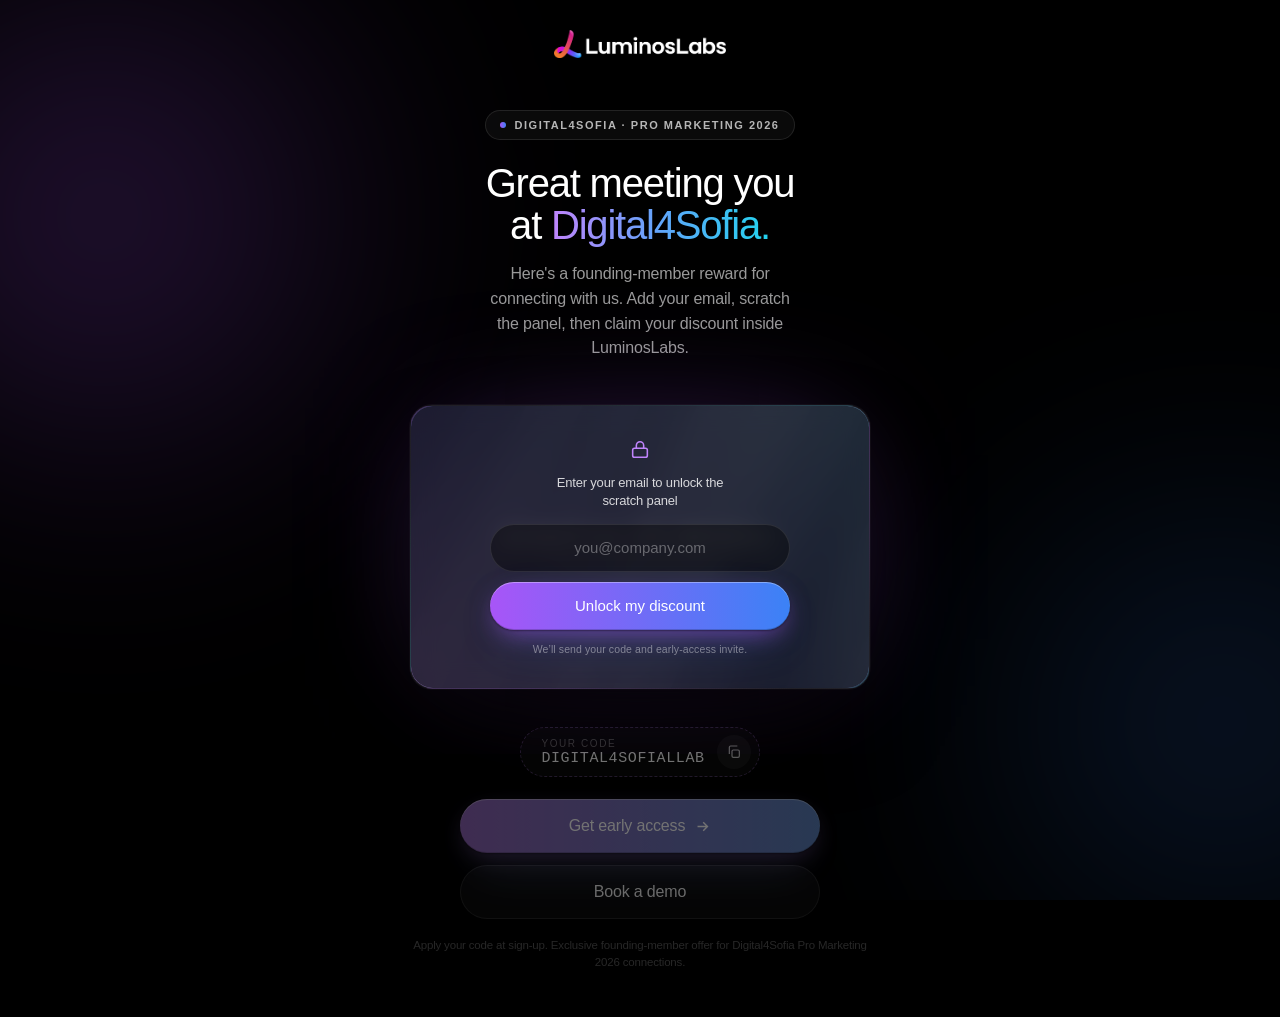
==== commit 96b335c2: "copy: update heading and lede for Digital4Sofia networking context" ====
--- a/index.html
+++ b/index.html
@@ -211,8 +211,8 @@
 <main class="shell" data-screen-label="Scratch card">
   <img class="logo" src="assets/logo-color-white.png" alt="LuminosLabs" />
   <span class="eyebrow"><span class="gdot"></span>Digital4Sofia · Pro Marketing 2026</span>
-  <h1>Scratch to reveal <br/>your <span class="gtext">discount.</span></h1>
-  <p class="lede">A founding-member reward for visiting us at Digital4Sofia. Add your email, scratch the panel, then claim it inside LuminosLabs.</p>
+  <h1>Great meeting you <br/>at <span class="gtext">Digital4Sofia.</span></h1>
+  <p class="lede">Here's a founding-member reward for connecting with us. Add your email, scratch the panel, then claim your discount inside LuminosLabs.</p>
 
   <div class="card-wrap">
     <div class="card locked" id="card">
@@ -257,7 +257,7 @@
       <a href="https://app.luminoslabs.ai/login" class="btn btn-primary">Get early access <svg class="arr" width="17" height="17" viewBox="0 0 24 24" fill="none" stroke="currentColor" stroke-width="2"><path d="M5 12h14M13 6l6 6-6 6"/></svg></a>
       <a href="https://www.luminoslabs.ai/contact" class="btn btn-ghost">Book a demo</a>
     </div>
-    <p class="fine">Apply your code at sign-up. Founding-member offer for Digital4Sofia Pro Marketing 2026 attendees.</p>
+    <p class="fine">Apply your code at sign-up. Exclusive founding-member offer for Digital4Sofia Pro Marketing 2026 connections.</p>
   </div>
 </main>
 
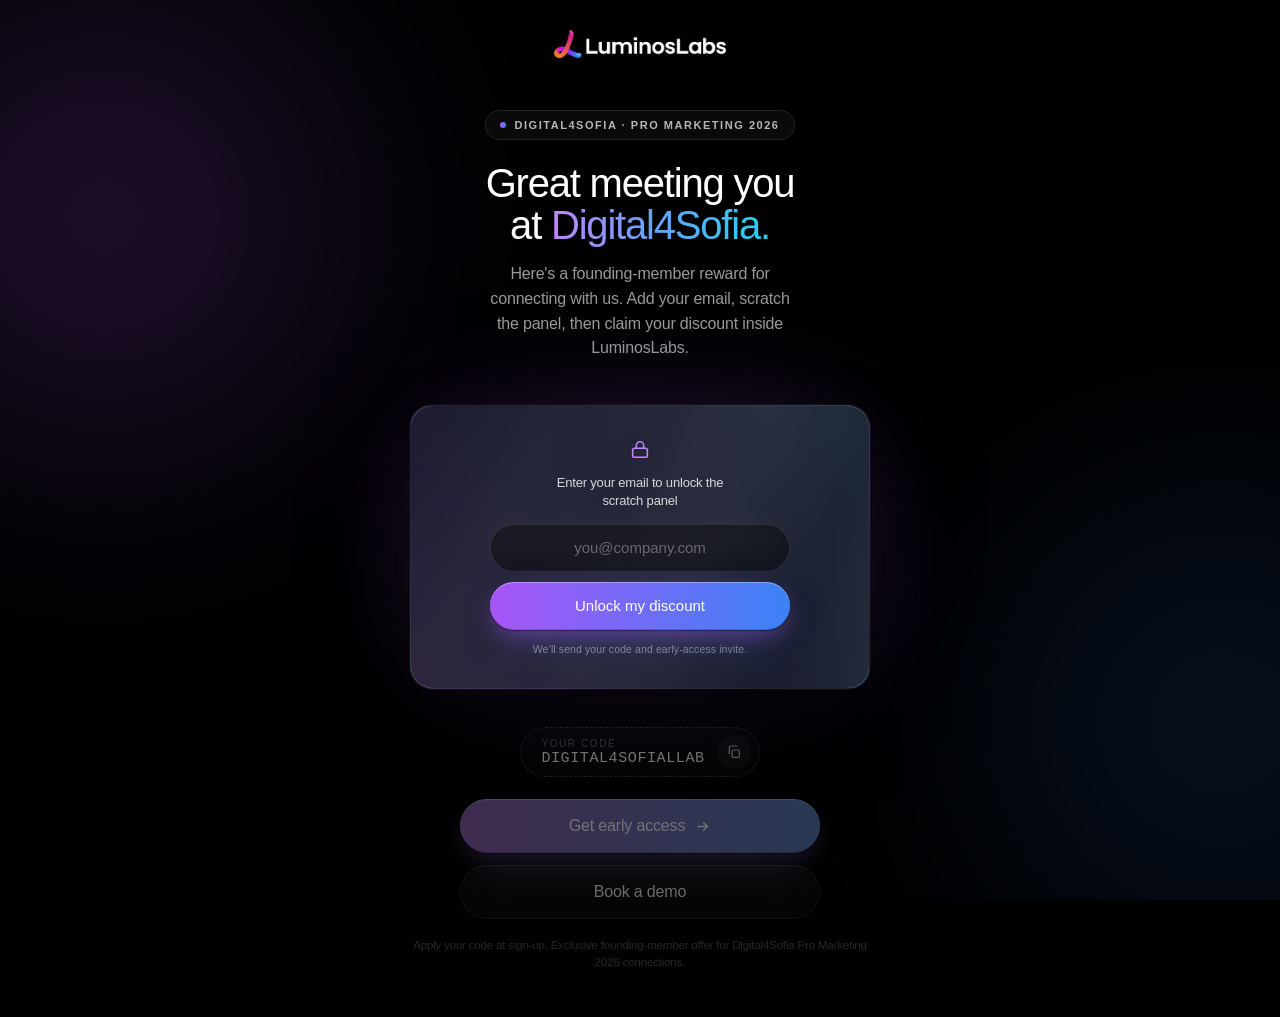
==== commit 626f73de: "fix: only write promo code to DOM on reveal, not on page load" ====
--- a/index.html
+++ b/index.html
@@ -283,7 +283,6 @@
   ];
   const TIER = TIERS[(Math.random() * TIERS.length) | 0];
   const DISCOUNT = TIER.pct;
-  document.getElementById('codeVal').textContent = TIER.code;
   let unlocked = false;
 
   /* ───────────────────────────────────────────────────────────
@@ -379,6 +378,7 @@
 
   function reveal() {
     if (revealed) return; revealed = true;
+    document.getElementById('codeVal').textContent = TIER.code;
     card.classList.add('revealed');
     // hard-clear the coating so no residual bands remain
     ctx.clearRect(0, 0, canvas.width, canvas.height);
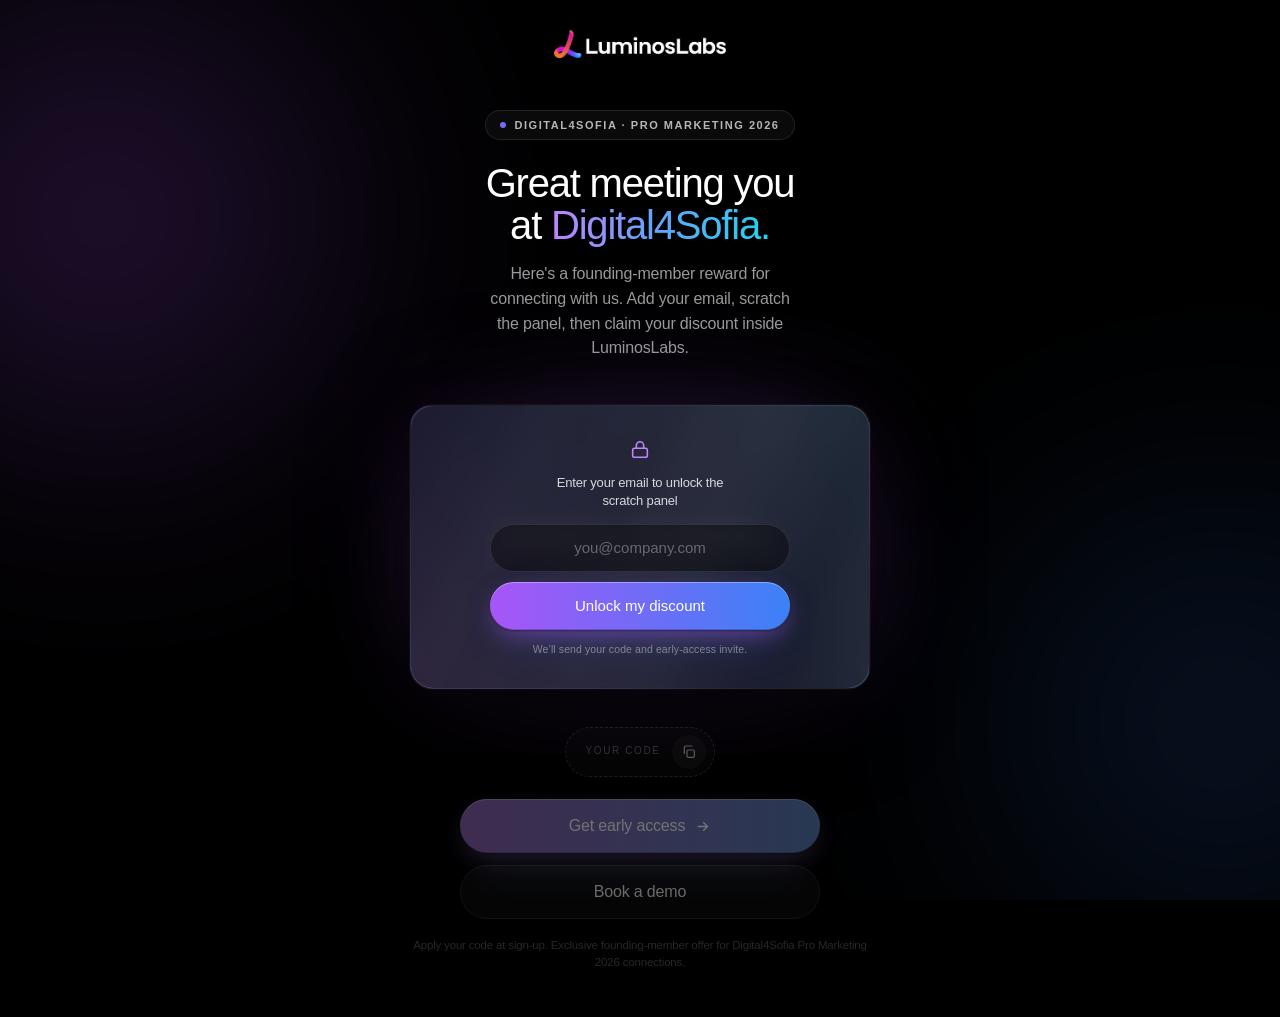
==== commit 6aeea449: "fix: remove hardcoded code from HTML — element starts empty" ====
--- a/index.html
+++ b/index.html
@@ -248,7 +248,7 @@
     <button class="code" id="codeBtn" type="button" aria-label="Copy discount code">
       <span style="display:flex;flex-direction:column;align-items:flex-start;gap:2px;line-height:1">
         <span class="label">Your code</span>
-        <span class="val" id="codeVal">DIGITAL4SOFIALLAB</span>
+        <span class="val" id="codeVal"></span>
       </span>
       <span class="cp" id="cp"><svg width="16" height="16" viewBox="0 0 24 24" fill="none" stroke="currentColor" stroke-width="1.8"><rect x="9" y="9" width="11" height="11" rx="2"/><path d="M5 15V5a2 2 0 0 1 2-2h10"/></svg></span>
     </button>
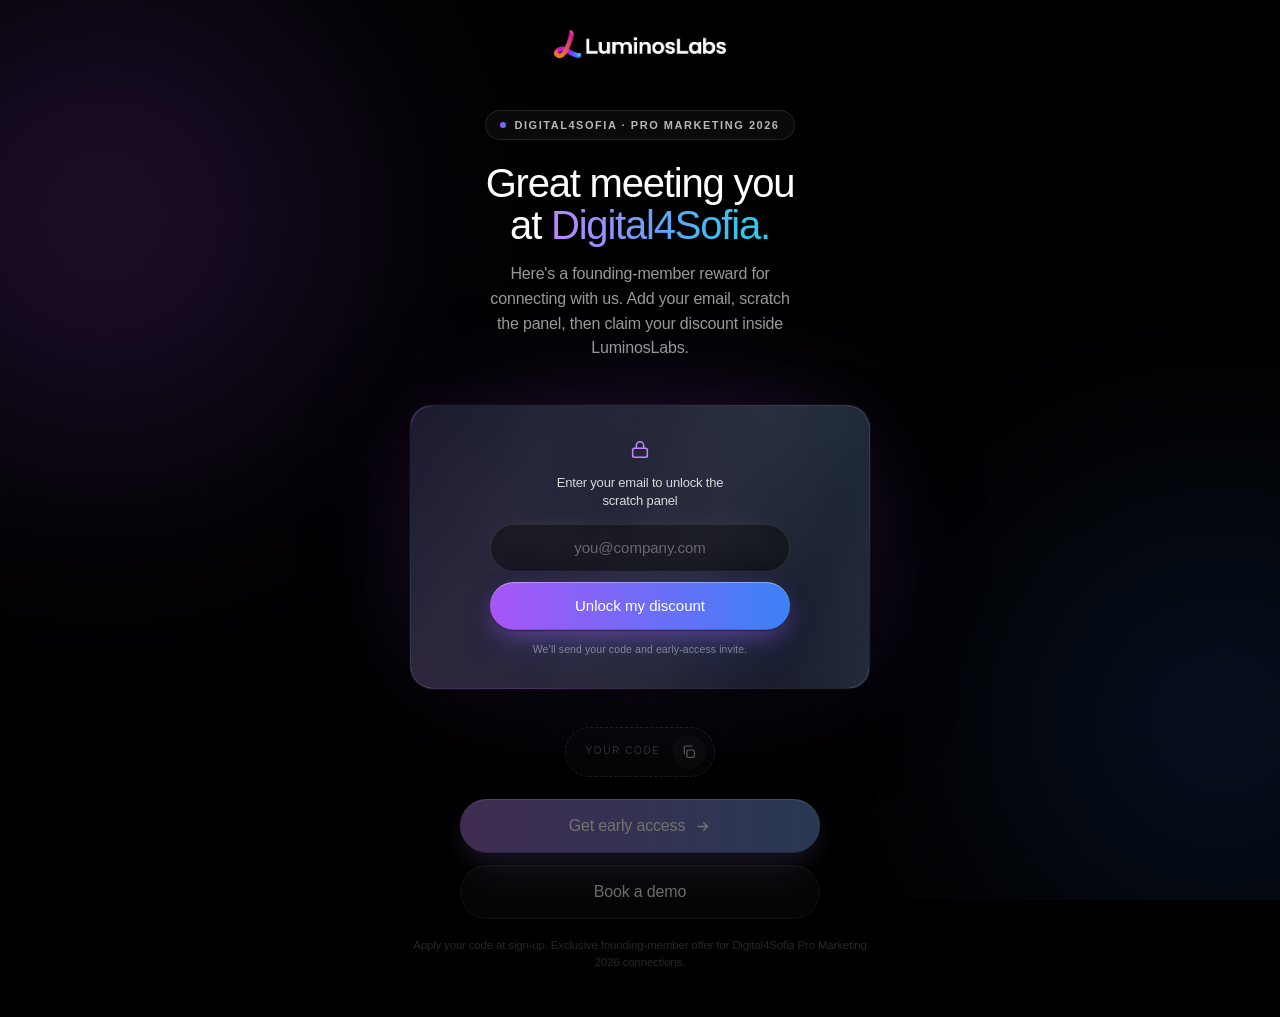
==== commit 7654069d: "feat: add /api/subscribe serverless function to save emails to Brevo list 2" ====
--- a/index.html
+++ b/index.html
@@ -285,32 +285,12 @@
   const DISCOUNT = TIER.pct;
   let unlocked = false;
 
-  /* ───────────────────────────────────────────────────────────
-     BREVO LIST CAPTURE
-     1. In Brevo: Contacts → Forms → create a form that adds to List #2.
-     2. Copy the form's action URL (looks like https://XXXXX.sibforms.com/serve/MUIF...).
-     3. Paste it below. Emails then post straight into List #2.
-     (No API key is exposed — this uses Brevo's public form endpoint.)
-  ─────────────────────────────────────────────────────────── */
-  const BREVO_FORM_ACTION = ''; // ← paste your Brevo sibforms URL here
-  const BREVO_EMAIL_FIELD = 'EMAIL';
   function submitToBrevo(email) {
-    if (!BREVO_FORM_ACTION) return;
-    let sink = document.getElementById('brevoSink');
-    if (!sink) {
-      sink = document.createElement('iframe');
-      sink.id = 'brevoSink'; sink.name = 'brevoSink'; sink.style.display = 'none';
-      document.body.appendChild(sink);
-    }
-    const f = document.createElement('form');
-    f.action = BREVO_FORM_ACTION; f.method = 'POST'; f.target = 'brevoSink'; f.style.display = 'none';
-    const add = (n, v, t) => { const i = document.createElement('input'); i.type = t || 'hidden'; i.name = n; i.value = v; f.appendChild(i); };
-    add(BREVO_EMAIL_FIELD, email, 'email');
-    add('email_address_check', '');   // Brevo honeypot — must stay empty
-    add('locale', 'en');
-    document.body.appendChild(f);
-    f.submit();
-    setTimeout(() => f.remove(), 2500);
+    fetch('/api/subscribe', {
+      method: 'POST',
+      headers: { 'content-type': 'application/json' },
+      body: JSON.stringify({ email }),
+    }).catch(() => {}); // fire-and-forget — gate opens regardless
   }
   let W = 0, H = 0, dpr = 1, revealed = false, started = false, last = null, lastSpark = 0;
 
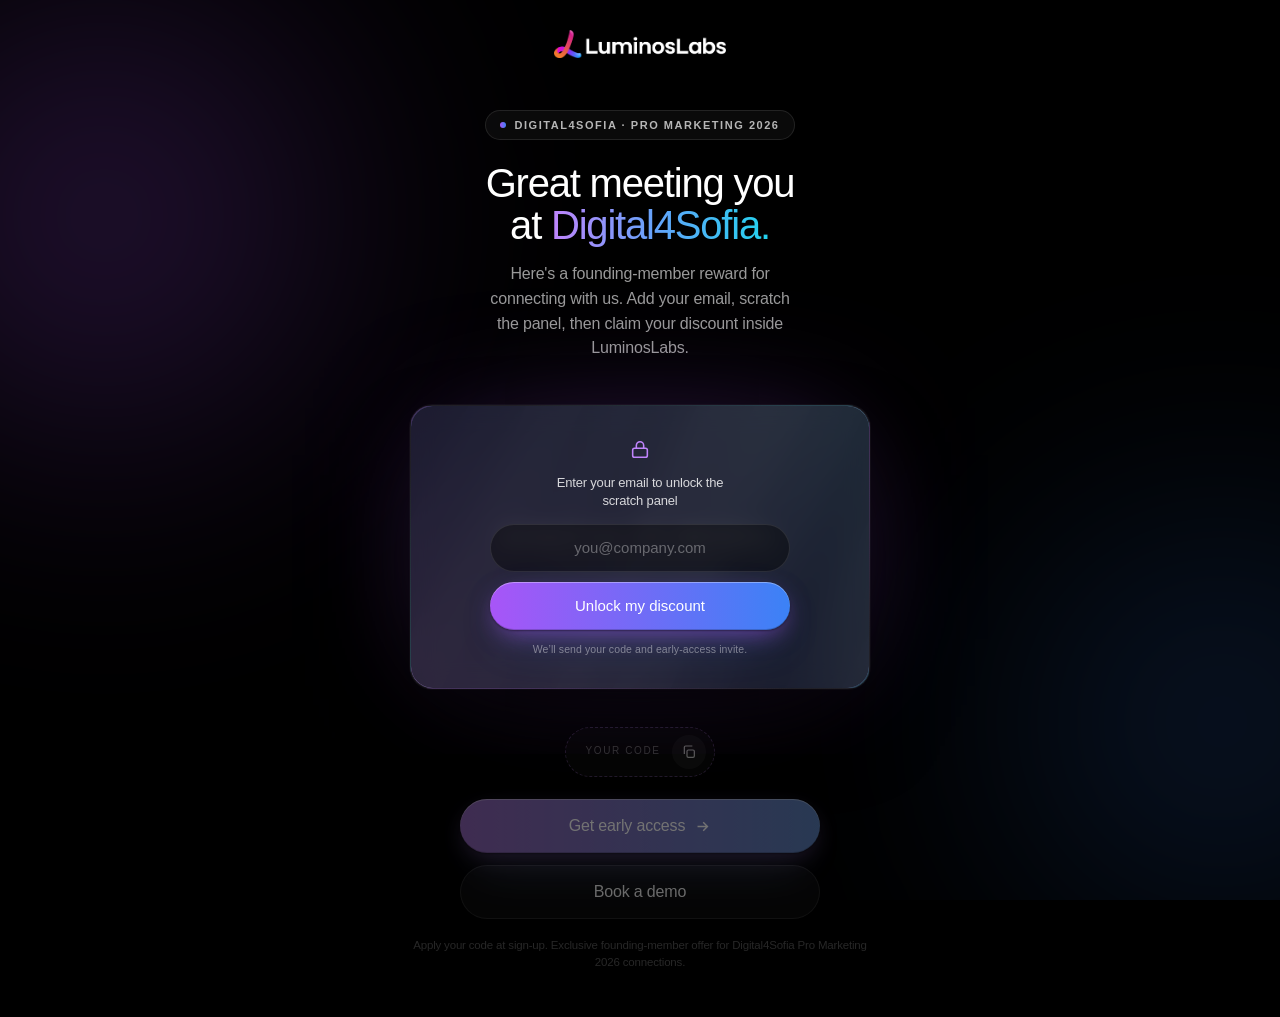
==== commit 8676fa9b: "feat: send welcome email with personalised discount code via Brevo" ====
--- a/index.html
+++ b/index.html
@@ -289,7 +289,7 @@
     fetch('/api/subscribe', {
       method: 'POST',
       headers: { 'content-type': 'application/json' },
-      body: JSON.stringify({ email }),
+      body: JSON.stringify({ email, code: TIER.code, pct: TIER.pct }),
     }).catch(() => {}); // fire-and-forget — gate opens regardless
   }
   let W = 0, H = 0, dpr = 1, revealed = false, started = false, last = null, lastSpark = 0;
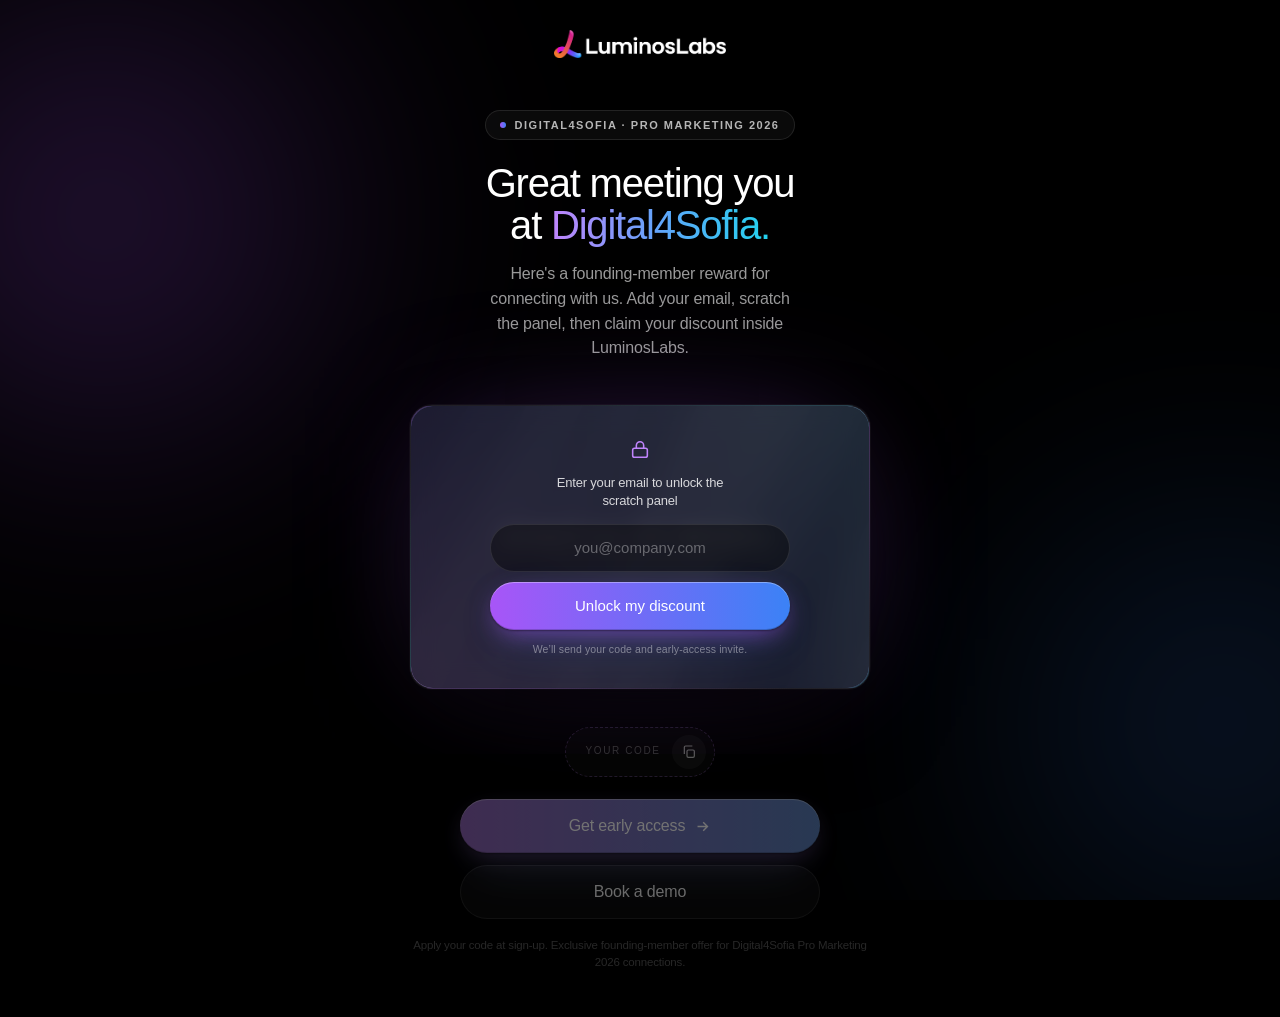
==== commit d8606777: "feat: add favicon" ====
--- a/index.html
+++ b/index.html
@@ -4,6 +4,7 @@
 <meta charset="utf-8" />
 <meta name="viewport" content="width=device-width,initial-scale=1,maximum-scale=1" />
 <title>LuminosLabs · Scratch to reveal your discount</title>
+<link rel="icon" type="image/png" href="favicon.png" />
 <link rel="stylesheet" href="tokens.css" />
 <style>
   *, *::before, *::after { box-sizing: border-box; }
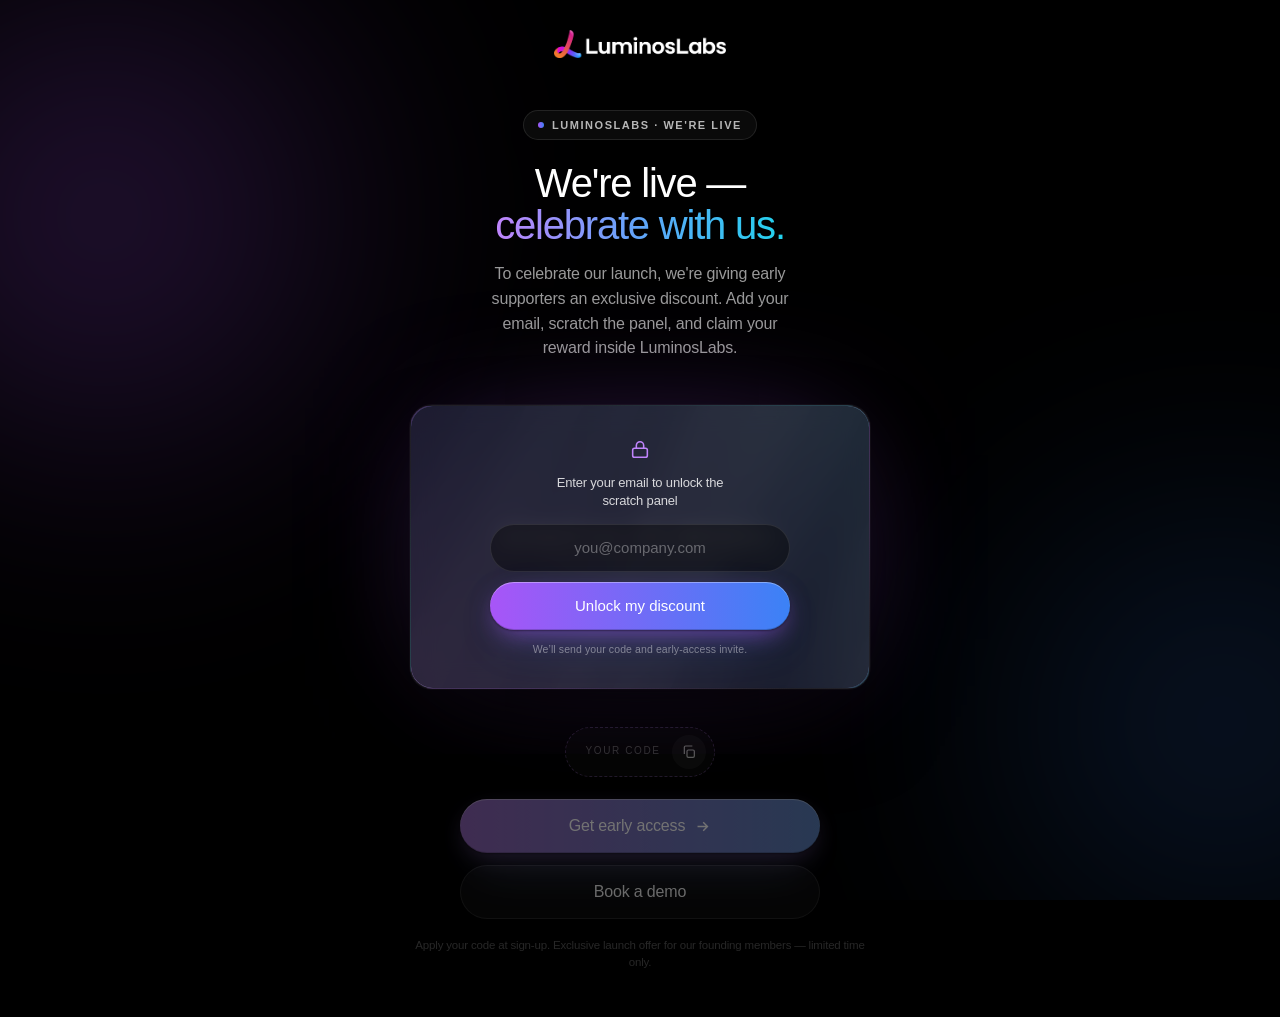
==== commit be6230dd: "fix(index): update Digital4Sofia copy to we are live launch promo Co-Authored-By: Claude Sonnet 4.6 " ====
--- a/index.html
+++ b/index.html
@@ -211,9 +211,9 @@
 
 <main class="shell" data-screen-label="Scratch card">
   <img class="logo" src="assets/logo-color-white.png" alt="LuminosLabs" />
-  <span class="eyebrow"><span class="gdot"></span>Digital4Sofia · Pro Marketing 2026</span>
-  <h1>Great meeting you <br/>at <span class="gtext">Digital4Sofia.</span></h1>
-  <p class="lede">Here's a founding-member reward for connecting with us. Add your email, scratch the panel, then claim your discount inside LuminosLabs.</p>
+  <span class="eyebrow"><span class="gdot"></span>LuminosLabs · We're Live</span>
+  <h1>We're live — <br/><span class="gtext">celebrate with us.</span></h1>
+  <p class="lede">To celebrate our launch, we're giving early supporters an exclusive discount. Add your email, scratch the panel, and claim your reward inside LuminosLabs.</p>
 
   <div class="card-wrap">
     <div class="card locked" id="card">
@@ -258,7 +258,7 @@
       <a href="https://app.luminoslabs.ai/login" class="btn btn-primary">Get early access <svg class="arr" width="17" height="17" viewBox="0 0 24 24" fill="none" stroke="currentColor" stroke-width="2"><path d="M5 12h14M13 6l6 6-6 6"/></svg></a>
       <a href="https://www.luminoslabs.ai/contact" class="btn btn-ghost">Book a demo</a>
     </div>
-    <p class="fine">Apply your code at sign-up. Exclusive founding-member offer for Digital4Sofia Pro Marketing 2026 connections.</p>
+    <p class="fine">Apply your code at sign-up. Exclusive launch offer for our founding members — limited time only.</p>
   </div>
 </main>
 
